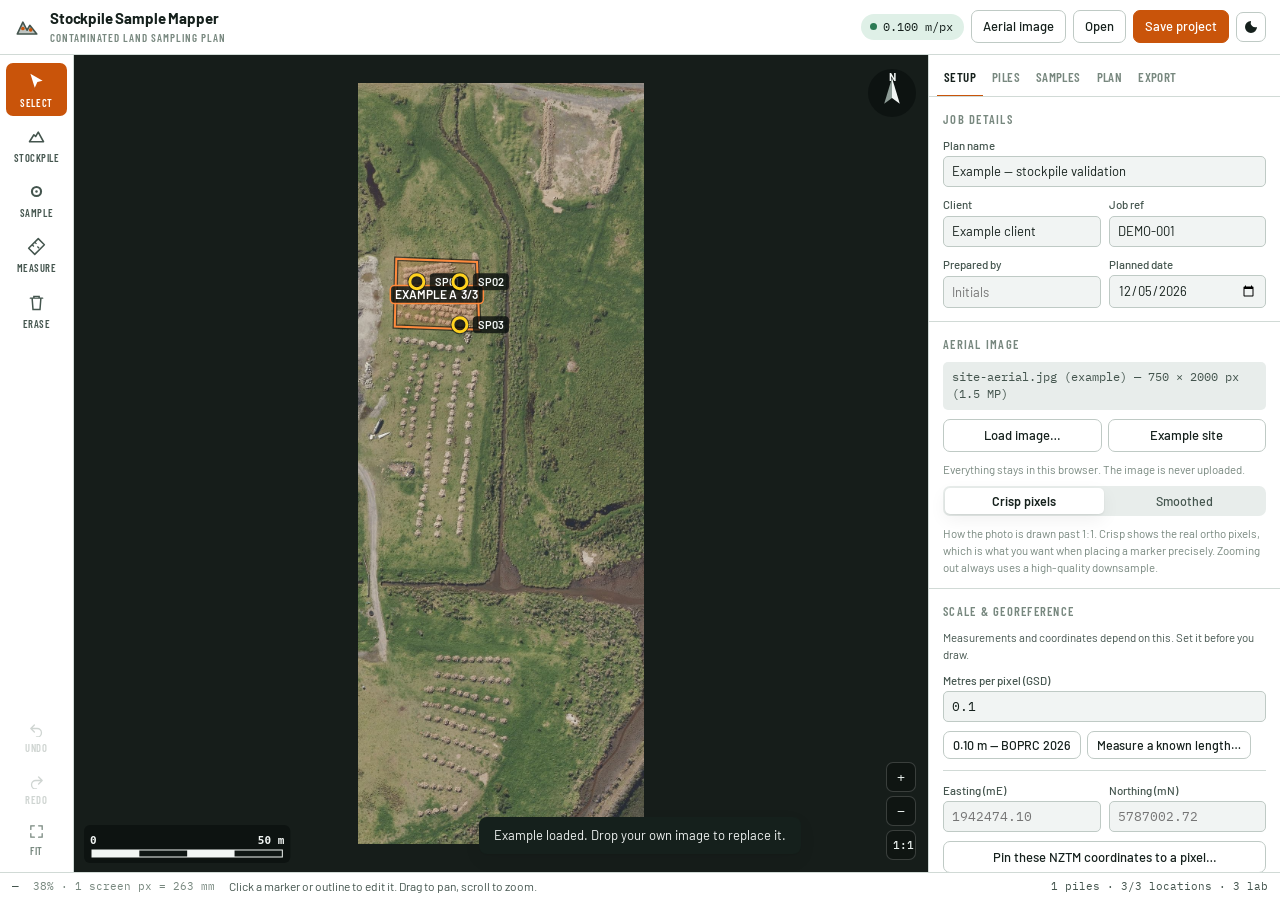
==== index.html @ c28506a9 "Render the aerial image at full resolution, and deploy to GitHub Pages Image quality:    * Decode dr" ====
<!doctype html>
<html lang="en-NZ">
<head>
<meta charset="utf-8">
<meta name="viewport" content="width=device-width, initial-scale=1, viewport-fit=cover">
<title>Stockpile Sample Mapper</title>
<meta name="description" content="Plan, count and export contaminated-land stockpile sampling locations on an aerial photo.">
<link rel="preconnect" href="https://fonts.googleapis.com">
<link rel="preconnect" href="https://fonts.gstatic.com" crossorigin>
<link rel="stylesheet" href="https://fonts.googleapis.com/css2?family=Barlow+Condensed:wght@500;600;700&family=Barlow:wght@400;500;600;700&family=IBM+Plex+Mono:wght@400;500;600&display=swap">
<link rel="stylesheet" href="css/app.css">
</head>
<body>
<div class="app">

  <header class="topbar">
    <div class="brand">
      <svg class="brand-mark" viewBox="0 0 24 24" aria-hidden="true">
        <path d="M3 18.5 8.2 7.5 12 15l2.6-4.5L21 18.5Z" fill="currentColor" opacity=".35"/>
        <path d="M3 18.5 8.2 7.5 12 15l2.6-4.5L21 18.5Z" fill="none" stroke="currentColor" stroke-width="1.5" stroke-linejoin="round"/>
        <circle cx="8.2" cy="13.4" r="1.7" fill="var(--accent)"/>
        <circle cx="15.4" cy="14.6" r="1.7" fill="var(--accent)"/>
      </svg>
      <span class="brand-text">
        <span class="brand-name">Stockpile Sample Mapper</span>
        <span class="brand-sub">Contaminated land sampling plan</span>
      </span>
    </div>

    <div class="topbar-actions">
      <button class="chip chip-scale" id="scaleChip" type="button" title="Image scale — click to set">
        <span class="chip-dot"></span><span id="scaleChipText">No scale set</span>
      </button>
      <button class="btn" id="btnImage" type="button">Aerial image</button>
      <button class="btn" id="btnOpen" type="button">Open</button>
      <button class="btn btn-primary" id="btnSave" type="button">Save project</button>
      <button class="btn btn-icon" id="btnTheme" type="button" title="Switch light / dark" aria-label="Switch light or dark theme">
        <svg viewBox="0 0 24 24" aria-hidden="true"><path d="M12 3a9 9 0 1 0 9 9 7 7 0 0 1-9-9Z" fill="currentColor"/></svg>
      </button>
    </div>
  </header>

  <div class="body">

    <nav class="rail" aria-label="Map tools">
      <button class="tool is-active" data-tool="select" type="button" title="Select and pan (V)">
        <svg viewBox="0 0 24 24" aria-hidden="true"><path d="m5 3 14 8-6 1.6L10 19Z" fill="currentColor"/></svg>
        <span>Select</span>
      </button>
      <button class="tool" data-tool="pile" type="button" title="Draw stockpile outline (P)">
        <svg viewBox="0 0 24 24" aria-hidden="true"><path d="M4 18h16L14 7l-3 5-2-2Z" fill="none" stroke="currentColor" stroke-width="1.8" stroke-linejoin="round"/></svg>
        <span>Stockpile</span>
      </button>
      <button class="tool" data-tool="sample" type="button" title="Place sample location (S)">
        <svg viewBox="0 0 24 24" aria-hidden="true"><circle cx="12" cy="12" r="5.2" fill="none" stroke="currentColor" stroke-width="2.4"/><circle cx="12" cy="12" r="1.4" fill="currentColor"/></svg>
        <span>Sample</span>
      </button>
      <button class="tool" data-tool="measure" type="button" title="Measure distance or area (M)">
        <svg viewBox="0 0 24 24" aria-hidden="true"><path d="M3 14 14 3l7 7L10 21Z" fill="none" stroke="currentColor" stroke-width="1.7" stroke-linejoin="round"/><path d="M7 10l2 2M10 7l2 2M13 12l2 2" stroke="currentColor" stroke-width="1.5"/></svg>
        <span>Measure</span>
      </button>
      <button class="tool" data-tool="erase" type="button" title="Delete by clicking (X)">
        <svg viewBox="0 0 24 24" aria-hidden="true"><path d="M5 7h14M9 7V5h6v2M7 7l1 13h8l1-13" fill="none" stroke="currentColor" stroke-width="1.7" stroke-linecap="round"/></svg>
        <span>Erase</span>
      </button>

      <div class="rail-gap"></div>

      <button class="tool tool-sm" id="btnUndo" type="button" title="Undo (Ctrl+Z)">
        <svg viewBox="0 0 24 24" aria-hidden="true"><path d="M9 7 4 12l5 5M4 12h9a6 6 0 0 1 0 12h-1" fill="none" stroke="currentColor" stroke-width="1.8" stroke-linecap="round" stroke-linejoin="round"/></svg>
        <span>Undo</span>
      </button>
      <button class="tool tool-sm" id="btnRedo" type="button" title="Redo (Ctrl+Shift+Z)">
        <svg viewBox="0 0 24 24" aria-hidden="true"><path d="m15 7 5 5-5 5M20 12h-9a6 6 0 0 0 0 12h1" fill="none" stroke="currentColor" stroke-width="1.8" stroke-linecap="round" stroke-linejoin="round"/></svg>
        <span>Redo</span>
      </button>
      <button class="tool tool-sm" id="btnFit" type="button" title="Zoom to fit (F)">
        <svg viewBox="0 0 24 24" aria-hidden="true"><path d="M4 9V4h5M20 9V4h-5M4 15v5h5M20 15v5h-5" fill="none" stroke="currentColor" stroke-width="1.8" stroke-linecap="round"/></svg>
        <span>Fit</span>
      </button>
    </nav>

    <main class="stage" id="stage">
      <canvas id="map"></canvas>

      <div class="dropzone" id="dropzone" hidden>
        <div class="dropzone-card">
          <strong>Drop the aerial image</strong>
          <span>JPG, PNG or WebP — with its world file if you have one</span>
        </div>
      </div>

      <div class="hud hud-tl" id="hudTool" hidden></div>

      <div class="zoomctl">
        <button class="zbtn" id="btnZoomIn" type="button" aria-label="Zoom in">+</button>
        <button class="zbtn" id="btnZoomOut" type="button" aria-label="Zoom out">−</button>
        <button class="zbtn zbtn-label" id="btnZoom11" type="button" title="Actual image pixels (100%)">1:1</button>
      </div>
    </main>

    <aside class="panel" id="panel">
      <button class="panel-handle" id="panelHandle" type="button" aria-label="Expand or collapse the panel"></button>

      <div class="tabs" role="tablist">
        <button class="tab is-active" data-tab="setup" role="tab" type="button">Setup</button>
        <button class="tab" data-tab="piles" role="tab" type="button">Piles</button>
        <button class="tab" data-tab="samples" role="tab" type="button">Samples</button>
        <button class="tab" data-tab="plan" role="tab" type="button">Plan</button>
        <button class="tab" data-tab="export" role="tab" type="button">Export</button>
      </div>

      <div class="panes">

        <!-- ============ SETUP ============ -->
        <section class="pane is-active" data-pane="setup">
          <div class="group">
            <h3 class="group-title">Job details</h3>
            <label class="field"><span>Plan name</span><input id="fName" type="text" placeholder="Stockpile validation sampling"></label>
            <div class="field-row">
              <label class="field"><span>Client</span><input id="fClient" type="text" placeholder="Client name"></label>
              <label class="field"><span>Job ref</span><input id="fJobRef" type="text" placeholder="J12345"></label>
            </div>
            <div class="field-row">
              <label class="field"><span>Prepared by</span><input id="fBy" type="text" placeholder="Initials"></label>
              <label class="field"><span>Planned date</span><input id="fDate" type="date"></label>
            </div>
          </div>

          <div class="group">
            <h3 class="group-title">Aerial image</h3>
            <div class="imgstat" id="imgStat">No image loaded</div>
            <div class="btn-row">
              <button class="btn btn-block" id="btnImage2" type="button">Load image…</button>
              <button class="btn btn-block" id="btnSample" type="button">Example site</button>
            </div>
            <p class="hint">Everything stays in this browser. The image is never uploaded.</p>
            <div class="seg seg-wide" id="interpMode" role="group" aria-label="Rendering past 1:1">
              <button class="seg-btn is-active" data-interp="crisp" type="button">Crisp pixels</button>
              <button class="seg-btn" data-interp="smooth" type="button">Smoothed</button>
            </div>
            <p class="hint">How the photo is drawn past 1:1. Crisp shows the real ortho pixels, which is
              what you want when placing a marker precisely. Zooming out always uses a high-quality
              downsample.</p>
          </div>

          <div class="group">
            <h3 class="group-title">Scale &amp; georeference</h3>
            <p class="hint hint-lead">Measurements and coordinates depend on this. Set it before you draw.</p>

            <label class="field"><span>Metres per pixel (GSD)</span>
              <input id="fMppx" type="number" step="0.0001" min="0.0001" placeholder="0.1000">
            </label>
            <div class="btn-row">
              <button class="btn btn-sm" id="btnGsd10" type="button">0.10 m — BOPRC 2026</button>
              <button class="btn btn-sm" id="btnCalibrate" type="button">Measure a known length…</button>
            </div>

            <div class="divider"></div>

            <div class="field-row">
              <label class="field"><span>Easting (mE)</span><input id="fAnchorE" type="number" step="0.01" placeholder="1942474.10"></label>
              <label class="field"><span>Northing (mN)</span><input id="fAnchorN" type="number" step="0.01" placeholder="5787002.72"></label>
            </div>
            <button class="btn btn-block" id="btnAnchor" type="button">Pin these NZTM coordinates to a pixel…</button>
            <p class="hint">Read the coordinates of a recognisable feature off your GIS, then click that
              feature on the photo. Assumes the image is north-up.</p>

            <div class="divider"></div>

            <button class="btn btn-block" id="btnWorld" type="button">Load world file (.jgw / .pgw / .tfw)…</button>
            <p class="hint">Exact georeferencing, including rotation. Must match this image at its
              original pixel size — a resized crop will not line up.</p>

            <div class="georef-state" id="georefState"></div>
          </div>
        </section>

        <!-- ============ PILES ============ -->
        <section class="pane" data-pane="piles">
          <div class="group">
            <div class="group-head">
              <h3 class="group-title">Stockpiles <span class="count-badge" id="countPiles">0</span></h3>
              <button class="btn btn-sm" id="btnAddPile" type="button">Draw new</button>
            </div>
            <div class="list" id="pileList"></div>
          </div>
          <div class="group" id="pileEditor" hidden></div>
        </section>

        <!-- ============ SAMPLES ============ -->
        <section class="pane" data-pane="samples">
          <div class="group">
            <div class="group-head">
              <h3 class="group-title">Sample locations <span class="count-badge" id="countSamples">0</span></h3>
              <button class="btn btn-sm" id="btnRecode" type="button" title="Renumber every location in map order">Renumber</button>
            </div>
            <div class="seg" id="sampleFilter" role="group" aria-label="Filter samples">
              <button class="seg-btn is-active" data-filter="all" type="button">All</button>
              <button class="seg-btn" data-filter="planned" type="button">Planned</button>
              <button class="seg-btn" data-filter="collected" type="button">Collected</button>
              <button class="seg-btn" data-filter="qa" type="button">QA</button>
            </div>
            <div class="list list-tall" id="sampleList"></div>
          </div>
          <div class="group" id="sampleEditor" hidden></div>
        </section>

        <!-- ============ PLAN ============ -->
        <section class="pane" data-pane="plan">
          <div class="group">
            <h3 class="group-title">Sampling density</h3>
            <p class="hint hint-lead">Set this from the waste acceptance criteria or guidance that governs
              the job. The rule you choose is printed on every export.</p>
            <div class="seg seg-wide" id="ruleMode" role="group" aria-label="Density rule">
              <button class="seg-btn is-active" data-mode="rate" type="button">Per volume</button>
              <button class="seg-btn" data-mode="banded" type="button">Banded</button>
              <button class="seg-btn" data-mode="fixed" type="button">Fixed</button>
            </div>

            <div id="ruleRate" class="rule-body">
              <div class="field-row">
                <label class="field"><span>1 location per</span>
                  <span class="input-suffix"><input id="fPerCubic" type="number" min="1" step="1"><i>m³</i></span></label>
                <label class="field"><span>Minimum per pile</span><input id="fMinPer" type="number" min="1" step="1"></label>
              </div>
              <div class="btn-row">
                <button class="btn btn-sm" data-preset="100" type="button">1 / 100 m³</button>
                <button class="btn btn-sm" data-preset="250" type="button">1 / 250 m³</button>
                <button class="btn btn-sm" data-preset="500" type="button">1 / 500 m³</button>
              </div>
            </div>

            <div id="ruleBanded" class="rule-body" hidden>
              <table class="bands"><thead><tr><th>Volume up to</th><th>Locations</th><th></th></tr></thead>
                <tbody id="bandRows"></tbody></table>
              <div class="btn-row">
                <button class="btn btn-sm" id="btnAddBand" type="button">Add band</button>
              </div>
              <label class="field"><span>Above the last band, add 1 location per</span>
                <span class="input-suffix"><input id="fPerExtra" type="number" min="1" step="1"><i>m³</i></span></label>
            </div>

            <div id="ruleFixed" class="rule-body" hidden>
              <label class="field"><span>Locations per stockpile</span><input id="fFixed" type="number" min="1" step="1"></label>
            </div>

            <div class="rule-readout" id="ruleReadout"></div>
          </div>

          <div class="group">
            <h3 class="group-title">QA/QC</h3>
            <div class="field-row">
              <label class="field"><span>Field duplicate every</span><input id="fDupEvery" type="number" min="0" step="1"></label>
              <label class="field"><span>Inter-lab split every</span><input id="fSplitEvery" type="number" min="0" step="1"></label>
            </div>
            <label class="field"><span>Field blanks</span><input id="fBlanks" type="number" min="0" step="1"></label>
            <p class="hint">Duplicates are co-located with a primary sample, so they add laboratory
              samples but not locations. 0 turns a requirement off.</p>
          </div>

          <div class="group">
            <h3 class="group-title">Location IDs</h3>
            <div class="field-row">
              <label class="field"><span>Prefix</span><input id="fPrefix" type="text" maxlength="8"></label>
              <label class="field"><span>Digits</span><input id="fPad" type="number" min="1" max="4" step="1"></label>
            </div>
            <div class="seg seg-wide" id="idScope" role="group" aria-label="Numbering">
              <button class="seg-btn is-active" data-scope="site" type="button">Across the site</button>
              <button class="seg-btn" data-scope="pile" type="button">Within each pile</button>
            </div>
          </div>

          <div class="group">
            <h3 class="group-title">Plan summary</h3>
            <div class="summary" id="summary"></div>
            <div class="shortfall" id="shortfall"></div>
          </div>
        </section>

        <!-- ============ EXPORT ============ -->
        <section class="pane" data-pane="export">
          <div class="group">
            <h3 class="group-title">Field &amp; laboratory</h3>
            <div class="export-row">
              <div><strong>Sample schedule</strong><span>One row per location, with coordinates</span></div>
              <div class="btn-row"><button class="btn btn-sm" data-export="samples-csv" type="button">CSV</button>
                <button class="btn btn-sm btn-ghost" data-copy="samples-csv" type="button">Copy</button></div>
            </div>
            <div class="export-row">
              <div><strong>Stockpile register</strong><span>Volumes, required counts, shortfalls</span></div>
              <div class="btn-row"><button class="btn btn-sm" data-export="piles-csv" type="button">CSV</button>
                <button class="btn btn-sm btn-ghost" data-copy="piles-csv" type="button">Copy</button></div>
            </div>
          </div>

          <div class="group">
            <h3 class="group-title">GIS &amp; navigation</h3>
            <div class="export-row">
              <div><strong>GeoJSON</strong><span>Points and outlines for QGIS or ArcGIS</span></div>
              <div class="btn-row"><button class="btn btn-sm" data-export="geojson" type="button">Save</button>
                <button class="btn btn-sm btn-ghost" data-copy="geojson" type="button">Copy</button></div>
            </div>
            <div class="export-row">
              <div><strong>KML</strong><span>Waypoints for a handheld GPS or Google Earth</span></div>
              <div class="btn-row"><button class="btn btn-sm" data-export="kml" type="button">Save</button>
                <button class="btn btn-sm btn-ghost" data-copy="kml" type="button">Copy</button></div>
            </div>
            <p class="hint" id="gisHint"></p>
          </div>

          <div class="group">
            <h3 class="group-title">Report figure</h3>
            <label class="field"><span>Width</span>
              <select id="fFigW">
                <option value="1600">1600 px — screen</option>
                <option value="2400" selected>2400 px — A4 at 300 dpi</option>
                <option value="3600">3600 px — A3 at 300 dpi</option>
              </select></label>
            <button class="btn btn-block btn-primary" data-export="figure" type="button">Save annotated figure (PNG)</button>
            <p class="hint">Drawn with a title block, legend, scale bar and north arrow, ready for an appendix.</p>
          </div>

          <div class="group">
            <h3 class="group-title">Project file</h3>
            <div class="btn-row">
              <button class="btn btn-block" data-export="project" type="button">Save .json</button>
              <button class="btn btn-block" id="btnOpen2" type="button">Open .json</button>
            </div>
            <p class="hint">Holds the whole plan. The aerial image is kept separately in this browser —
              reload it if you open the project elsewhere.</p>
            <div class="divider"></div>
            <button class="btn btn-block btn-danger" id="btnReset" type="button">Start a new plan</button>
          </div>
        </section>

      </div>
    </aside>
  </div>

  <footer class="statusbar">
    <span class="st st-coord" id="stCoord">—</span>
    <span class="st" id="stZoom">—</span>
    <span class="st st-grow" id="stHint">Load an aerial image to begin</span>
    <span class="st st-tally" id="stTally">—</span>
  </footer>
</div>

<div class="toast" id="toast" hidden></div>

<input type="file" id="fileImage" accept="image/*" hidden>
<input type="file" id="fileProject" accept=".json,application/json" hidden>
<input type="file" id="fileWorld" accept=".jgw,.pgw,.tfw,.wld,.txt" hidden>

<script src="js/geo.js"></script>
<script src="js/geometry.js"></script>
<script src="js/plan.js"></script>
<script src="js/store.js"></script>
<script src="js/render.js"></script>
<script src="js/export.js"></script>
<script src="js/app.js"></script>
</body>
</html>
---- css/app.css ----
/* Stockpile Sample Mapper — a field instrument, not a document.
 * Cool green-biased neutrals so the aerial imagery reads true, one hi-vis
 * survey orange for the live control, and semantic colour kept separate for
 * "enough samples / short / over". */

:root {
  --ground: #F1F4F3;
  --surface: #FFFFFF;
  --surface-2: #E8EDEB;
  --surface-3: #DDE4E1;
  --ink: #15201C;
  --ink-2: #44554E;
  --ink-3: #78887F;
  --line: #D1DAD6;
  --line-2: #BFCAC5;

  --accent: #C9540A;
  --accent-hi: #E2620C;
  --accent-on: #FFFFFF;
  --accent-soft: #FBEADC;

  --ok: #2C7A54;
  --ok-soft: #DFF0E7;
  --warn: #9C6300;
  --warn-soft: #FAEED6;
  --crit: #A8241D;
  --crit-soft: #F8E2E0;

  --canvas: #161D1A;
  --shadow: 0 1px 2px rgba(11,20,17,.07), 0 6px 18px rgba(11,20,17,.06);

  --rail: 74px;
  --panel-w: 352px;
  --r: 7px;

  color-scheme: light;
}

@media (prefers-color-scheme: dark) {
  :root:not([data-theme="light"]) {
    --ground: #0D1311;
    --surface: #151E1B;
    --surface-2: #1D2825;
    --surface-3: #263330;
    --ink: #E6EDEA;
    --ink-2: #A5B5AF;
    --ink-3: #74847D;
    --line: #293733;
    --line-2: #364643;

    --accent: #FF8330;
    --accent-hi: #FF9650;
    --accent-on: #1A0D04;
    --accent-soft: #33200F;

    --ok: #56B183;
    --ok-soft: #14291F;
    --warn: #D9A02E;
    --warn-soft: #2B2210;
    --crit: #E8756B;
    --crit-soft: #2E1614;

    --shadow: 0 1px 2px rgba(0,0,0,.4), 0 8px 22px rgba(0,0,0,.34);
    color-scheme: dark;
  }
}

:root[data-theme="dark"] {
  --ground: #0D1311;
  --surface: #151E1B;
  --surface-2: #1D2825;
  --surface-3: #263330;
  --ink: #E6EDEA;
  --ink-2: #A5B5AF;
  --ink-3: #74847D;
  --line: #293733;
  --line-2: #364643;

  --accent: #FF8330;
  --accent-hi: #FF9650;
  --accent-on: #1A0D04;
  --accent-soft: #33200F;

  --ok: #56B183;
  --ok-soft: #14291F;
  --warn: #D9A02E;
  --warn-soft: #2B2210;
  --crit: #E8756B;
  --crit-soft: #2E1614;

  --shadow: 0 1px 2px rgba(0,0,0,.4), 0 8px 22px rgba(0,0,0,.34);
  color-scheme: dark;
}

*, *::before, *::after { box-sizing: border-box; }

/* Several blocks below set `display`, which would otherwise beat the browser's
 * own [hidden] rule and leave hidden panels stacked over the map. */
[hidden] { display: none !important; }

html { height: 100%; box-sizing: border-box; }

body {
  height: 100%;
  margin: 0;
  overflow: hidden;
  background: var(--ground);
  color: var(--ink);
  font: 400 14px/1.45 Barlow, system-ui, -apple-system, "Segoe UI", sans-serif;
  -webkit-font-smoothing: antialiased;
}

button, input, select, textarea { font: inherit; color: inherit; }

:focus-visible {
  outline: 2px solid var(--accent-hi);
  outline-offset: 2px;
  border-radius: 3px;
}

@media (prefers-reduced-motion: reduce) {
  * { transition: none !important; animation: none !important; }
}

.app {
  height: 100%;
  display: grid;
  grid-template-rows: auto minmax(0, 1fr) auto;
}

/* ---------- Top bar ---------- */
.topbar {
  display: flex;
  align-items: center;
  justify-content: space-between;
  gap: 16px;
  padding: 8px 14px;
  background: var(--surface);
  border-bottom: 1px solid var(--line);
  min-height: 52px;
}

.brand { display: flex; align-items: center; gap: 10px; min-width: 0; }
.brand-mark { width: 26px; height: 26px; color: var(--ink-2); flex: none; }
.brand-text { display: flex; flex-direction: column; min-width: 0; }
.brand-name {
  font-weight: 700; font-size: 15px; letter-spacing: -.01em;
  white-space: nowrap; overflow: hidden; text-overflow: ellipsis;
}
.brand-sub {
  font-family: "Barlow Condensed", Barlow, sans-serif;
  font-weight: 600; font-size: 11px; letter-spacing: .09em;
  text-transform: uppercase; color: var(--ink-3);
  white-space: nowrap; overflow: hidden; text-overflow: ellipsis;
}

.topbar-actions { display: flex; align-items: center; gap: 7px; flex-wrap: wrap; justify-content: flex-end; }

/* ---------- Buttons ---------- */
.btn {
  appearance: none;
  border: 1px solid var(--line-2);
  background: var(--surface);
  color: var(--ink);
  padding: 6px 11px;
  border-radius: var(--r);
  font-weight: 500;
  font-size: 13px;
  cursor: pointer;
  white-space: nowrap;
  transition: background .12s, border-color .12s;
}
.btn:hover { background: var(--surface-2); border-color: var(--ink-3); }
.btn:active { background: var(--surface-3); }
.btn[disabled] { opacity: .45; cursor: not-allowed; }

.btn-primary { background: var(--accent); border-color: var(--accent); color: var(--accent-on); }
.btn-primary:hover { background: var(--accent-hi); border-color: var(--accent-hi); }
.btn-danger { color: var(--crit); border-color: var(--line-2); }
.btn-danger:hover { background: var(--crit-soft); border-color: var(--crit); }
.btn-ghost { background: transparent; border-color: transparent; color: var(--ink-2); }
.btn-ghost:hover { background: var(--surface-2); border-color: var(--line); }
.btn-sm { padding: 4px 9px; font-size: 12.5px; }
.btn-block { flex: 1; width: 100%; text-align: center; }
.btn-icon { padding: 6px; display: grid; place-items: center; }
.btn-icon svg { width: 16px; height: 16px; }

.btn-row { display: flex; gap: 6px; flex-wrap: wrap; }
.btn-row > .btn-block { min-width: 0; }

.chip {
  display: inline-flex; align-items: center; gap: 6px;
  padding: 4px 10px 4px 8px;
  border-radius: 999px;
  border: 1px solid var(--line-2);
  background: var(--surface-2);
  font-family: "IBM Plex Mono", ui-monospace, monospace;
  font-size: 11.5px;
  cursor: pointer;
  white-space: nowrap;
}
.chip-dot { width: 7px; height: 7px; border-radius: 50%; background: var(--warn); flex: none; }
.chip.is-set { background: var(--ok-soft); border-color: transparent; }
.chip.is-set .chip-dot { background: var(--ok); }

/* ---------- Body / rail ---------- */
.body {
  display: grid;
  grid-template-columns: var(--rail) minmax(0, 1fr) var(--panel-w);
  min-height: 0;
}

.rail {
  display: flex;
  flex-direction: column;
  gap: 2px;
  padding: 8px 6px;
  background: var(--surface);
  border-right: 1px solid var(--line);
  overflow: auto;
}
.rail-gap { flex: 1; min-height: 12px; }

.tool {
  appearance: none; border: 0; background: transparent; color: var(--ink-2);
  display: grid; justify-items: center; gap: 3px;
  padding: 8px 2px 6px;
  border-radius: var(--r);
  cursor: pointer;
  transition: background .12s, color .12s;
}
.tool svg { width: 21px; height: 21px; }
.tool span {
  font-family: "Barlow Condensed", Barlow, sans-serif;
  font-weight: 600; font-size: 10.5px; letter-spacing: .05em; text-transform: uppercase;
}
.tool:hover { background: var(--surface-2); color: var(--ink); }
.tool.is-active { background: var(--accent); color: var(--accent-on); }
.tool.is-active svg { color: currentColor; }
.tool-sm { color: var(--ink-3); }
.tool-sm svg { width: 17px; height: 17px; }
.tool[disabled] { opacity: .35; cursor: default; }
.tool[disabled]:hover { background: transparent; color: var(--ink-3); }

/* ---------- Stage ---------- */
.stage { position: relative; min-width: 0; background: var(--canvas); overflow: hidden; }
#map { position: absolute; inset: 0; width: 100%; height: 100%; display: block; touch-action: none; }

.dropzone {
  position: absolute; inset: 0;
  display: grid; place-items: center;
  background: rgba(22,29,26,.72);
  backdrop-filter: blur(2px);
  z-index: 3;
}
.dropzone-card {
  display: grid; gap: 4px; justify-items: center;
  padding: 26px 34px;
  border: 2px dashed rgba(255,255,255,.5);
  border-radius: 12px;
  color: #F2F6F4; text-align: center;
}
.dropzone-card strong { font-size: 17px; }
.dropzone-card span { font-size: 13px; color: #B9C6C1; }

.hud {
  position: absolute;
  z-index: 2;
  max-width: min(360px, calc(100% - 32px));
  padding: 7px 11px;
  border-radius: var(--r);
  background: rgba(14,20,18,.84);
  color: #EAF1EE;
  font-size: 12.5px;
  line-height: 1.4;
  pointer-events: none;
}
.hud-tl { top: 12px; left: 12px; }
.hud b { color: #FFB27A; font-weight: 600; }
.hud kbd {
  font-family: "IBM Plex Mono", monospace; font-size: 11px;
  background: rgba(255,255,255,.14); border-radius: 3px; padding: 1px 4px;
}

.zoomctl {
  position: absolute; right: 12px; bottom: 12px; z-index: 2;
  display: grid; gap: 4px;
}
.zbtn {
  width: 30px; height: 30px;
  display: grid; place-items: center;
  border-radius: var(--r);
  border: 1px solid rgba(255,255,255,.18);
  background: rgba(14,20,18,.82);
  color: #EAF1EE;
  font-size: 16px; line-height: 1; cursor: pointer;
}
.zbtn:hover { background: rgba(28,38,34,.92); }
.zbtn-label {
  font-family: "IBM Plex Mono", ui-monospace, monospace;
  font-size: 11px; font-weight: 500;
}

/* ---------- Panel ---------- */
.panel {
  background: var(--surface);
  border-left: 1px solid var(--line);
  display: grid;
  grid-template-rows: auto minmax(0, 1fr);
  min-height: 0;
}
.panel-handle { display: none; }

.tabs {
  display: flex;
  gap: 2px;
  padding: 7px 8px 0;
  border-bottom: 1px solid var(--line);
  overflow-x: auto;
  scrollbar-width: none;
}
.tabs::-webkit-scrollbar { display: none; }
.tab {
  appearance: none; border: 0; background: transparent;
  color: var(--ink-3);
  padding: 6px 7px 8px;
  border-bottom: 2px solid transparent;
  margin-bottom: -1px;
  font-family: "Barlow Condensed", Barlow, sans-serif;
  font-weight: 600; font-size: 13px; letter-spacing: .03em; text-transform: uppercase;
  cursor: pointer; white-space: nowrap;
}
.tab:hover { color: var(--ink); }
.tab.is-active { color: var(--ink); border-bottom-color: var(--accent); }
.count-badge {
  display: inline-block; min-width: 18px; padding: 0 5px;
  border-radius: 9px; background: var(--surface-3); color: var(--ink-2);
  font-family: "IBM Plex Mono", monospace; font-size: 10.5px; letter-spacing: 0;
  vertical-align: 1px;
}

.panes { overflow-y: auto; overscroll-behavior: contain; }
.pane { display: none; padding: 0 0 26px; }
.pane.is-active { display: block; }

.group { padding: 13px 14px; border-bottom: 1px solid var(--line); display: grid; gap: 9px; }
.group:last-child { border-bottom: 0; }
.group-head { display: flex; align-items: center; justify-content: space-between; gap: 8px; }
.group-title {
  margin: 0;
  font-family: "Barlow Condensed", Barlow, sans-serif;
  font-weight: 600; font-size: 12.5px; letter-spacing: .1em; text-transform: uppercase;
  color: var(--ink-3);
}

.field { display: grid; gap: 3px; min-width: 0; }
.field > span {
  font-size: 11.5px; font-weight: 500; color: var(--ink-2);
}
.field input, .field select, .field textarea {
  width: 100%;
  padding: 5px 8px;
  border: 1px solid var(--line-2);
  border-radius: 5px;
  background: var(--ground);
  color: var(--ink);
  font-size: 13px;
  min-width: 0;
}
.field input:focus, .field select:focus, .field textarea:focus {
  border-color: var(--accent); outline: none;
  background: var(--surface);
}
.field input[type="number"] { font-family: "IBM Plex Mono", ui-monospace, monospace; font-size: 12.5px; }
.field textarea { resize: vertical; min-height: 48px; }
.field-row { display: grid; grid-template-columns: 1fr 1fr; gap: 8px; }

.input-suffix { position: relative; display: block; }
.input-suffix i {
  position: absolute; right: 8px; top: 50%; transform: translateY(-50%);
  font-style: normal; font-size: 11.5px; color: var(--ink-3);
  font-family: "IBM Plex Mono", monospace; pointer-events: none;
}
.input-suffix input { padding-right: 30px; }

.hint { margin: 0; font-size: 11.5px; line-height: 1.45; color: var(--ink-3); }
.hint-lead { color: var(--ink-2); }
.divider { height: 1px; background: var(--line); margin: 2px 0; }

.seg { display: flex; background: var(--surface-2); border-radius: var(--r); padding: 2px; gap: 2px; }
.seg-wide .seg-btn { flex: 1; }
.seg-btn {
  appearance: none; border: 0; background: transparent; color: var(--ink-2);
  padding: 4px 10px; border-radius: 5px;
  font-size: 12.5px; font-weight: 500; cursor: pointer; white-space: nowrap;
}
.seg-btn:hover { color: var(--ink); }
.seg-btn.is-active { background: var(--surface); color: var(--ink); box-shadow: var(--shadow); font-weight: 600; }

.imgstat {
  font-family: "IBM Plex Mono", ui-monospace, monospace;
  font-size: 11.5px; color: var(--ink-2);
  padding: 7px 9px; background: var(--surface-2); border-radius: 5px;
  word-break: break-all;
}

.georef-state {
  padding: 8px 10px;
  border-radius: 5px;
  background: var(--surface-2);
  border-left: 3px solid var(--line-2);
  font-size: 12px; line-height: 1.5;
}
.georef-state.is-ok { background: var(--ok-soft); border-left-color: var(--ok); }
.georef-state.is-warn { background: var(--warn-soft); border-left-color: var(--warn); }
.georef-state code {
  font-family: "IBM Plex Mono", monospace; font-size: 11.5px;
}

/* ---------- Lists ---------- */
.list { display: grid; gap: 4px; max-height: 240px; overflow-y: auto; margin: 0 -2px; padding: 0 2px; }
.list-tall { max-height: 340px; }
.list-empty { font-size: 12px; color: var(--ink-3); padding: 10px 2px; }

.row {
  display: grid;
  grid-template-columns: auto minmax(0, 1fr) auto;
  align-items: center;
  gap: 8px;
  padding: 6px 8px;
  border: 1px solid var(--line);
  border-radius: 6px;
  background: var(--surface);
  cursor: pointer;
  text-align: left;
  width: 100%;
  appearance: none;
}
.row:hover { border-color: var(--ink-3); background: var(--surface-2); }
.row.is-active { border-color: var(--accent); background: var(--accent-soft); }
.row-swatch { width: 9px; height: 26px; border-radius: 3px; flex: none; }
.row-dot { width: 11px; height: 11px; border-radius: 50%; border: 2px solid; flex: none; }
.row-main { min-width: 0; display: grid; gap: 1px; }
.row-name {
  font-weight: 600; font-size: 13px;
  white-space: nowrap; overflow: hidden; text-overflow: ellipsis;
}
.row-meta {
  font-family: "IBM Plex Mono", ui-monospace, monospace;
  font-size: 10.5px; color: var(--ink-3);
  white-space: nowrap; overflow: hidden; text-overflow: ellipsis;
}
.row-tag {
  font-family: "IBM Plex Mono", monospace;
  font-size: 10.5px; font-weight: 500;
  padding: 2px 6px; border-radius: 999px;
  background: var(--surface-3); color: var(--ink-2);
  white-space: nowrap;
}
.row-tag.is-ok { background: var(--ok-soft); color: var(--ok); }
.row-tag.is-warn { background: var(--warn-soft); color: var(--warn); }
.row-tag.is-crit { background: var(--crit-soft); color: var(--crit); }

/* ---------- Bands table ---------- */
.bands { width: 100%; border-collapse: collapse; font-size: 12.5px; }
.bands th {
  text-align: left; font-weight: 600; font-size: 10.5px; letter-spacing: .06em;
  text-transform: uppercase; color: var(--ink-3); padding: 0 4px 4px 0;
}
.bands td { padding: 2px 4px 2px 0; }
.bands input {
  width: 100%; padding: 3px 6px;
  border: 1px solid var(--line-2); border-radius: 4px;
  background: var(--ground); color: var(--ink);
  font-family: "IBM Plex Mono", monospace; font-size: 12px;
}
.bands .x {
  appearance: none; border: 0; background: transparent; color: var(--ink-3);
  cursor: pointer; padding: 2px 4px; font-size: 15px; line-height: 1;
}
.bands .x:hover { color: var(--crit); }

.rule-readout {
  font-size: 12px; line-height: 1.45;
  padding: 8px 10px; border-radius: 5px;
  background: var(--accent-soft); color: var(--ink);
  border-left: 3px solid var(--accent);
}

/* ---------- Summary ---------- */
.summary { display: grid; grid-template-columns: repeat(2, minmax(0, 1fr)); gap: 7px; }
.stat {
  padding: 8px 10px;
  background: var(--surface-2);
  border-radius: 6px;
  display: grid; gap: 1px;
}
.stat-k {
  font-family: "Barlow Condensed", Barlow, sans-serif;
  font-weight: 600; font-size: 10.5px; letter-spacing: .08em;
  text-transform: uppercase; color: var(--ink-3);
}
.stat-v {
  font-family: "IBM Plex Mono", ui-monospace, monospace;
  font-size: 16px; font-weight: 500; font-variant-numeric: tabular-nums;
  letter-spacing: -.02em;
}
.stat-sub { font-size: 11px; color: var(--ink-3); }
.stat.is-wide { grid-column: 1 / -1; }
.stat.is-ok .stat-v { color: var(--ok); }
.stat.is-warn .stat-v { color: var(--warn); }
.stat.is-crit .stat-v { color: var(--crit); }

.shortfall { display: grid; gap: 4px; }
.short-row {
  display: flex; align-items: center; justify-content: space-between; gap: 8px;
  padding: 5px 9px; border-radius: 5px;
  background: var(--warn-soft);
  font-size: 12.5px;
}
.short-row b { font-family: "IBM Plex Mono", monospace; color: var(--warn); }
.short-ok {
  padding: 8px 10px; border-radius: 5px;
  background: var(--ok-soft); color: var(--ok);
  font-size: 12.5px; font-weight: 500;
}

/* ---------- Export rows ---------- */
.export-row {
  display: flex; align-items: center; justify-content: space-between; gap: 10px;
  padding: 7px 0; border-bottom: 1px dashed var(--line);
}
.export-row:last-of-type { border-bottom: 0; }
.export-row strong { display: block; font-size: 13px; font-weight: 600; }
.export-row span { display: block; font-size: 11.5px; color: var(--ink-3); }

/* ---------- Status bar ---------- */
.statusbar {
  display: flex; align-items: center; gap: 14px;
  padding: 4px 12px;
  background: var(--surface);
  border-top: 1px solid var(--line);
  font-family: "IBM Plex Mono", ui-monospace, monospace;
  font-size: 11px;
  color: var(--ink-3);
  min-height: 28px;
  overflow: hidden;
}
.st { white-space: nowrap; }
.st-grow {
  flex: 1; min-width: 0;
  overflow: hidden; text-overflow: ellipsis;
  font-family: Barlow, sans-serif; font-size: 12px;
  color: var(--ink-2);
}
.st-coord { color: var(--ink-2); }
.st-tally { color: var(--ink-2); }

/* ---------- Toast ---------- */
.toast {
  position: fixed;
  left: 50%; transform: translateX(-50%);
  bottom: calc(46px + env(safe-area-inset-bottom, 0px));
  z-index: 20;
  max-width: min(440px, calc(100vw - 32px));
  padding: 9px 15px;
  border-radius: 8px;
  background: var(--ink);
  color: var(--ground);
  font-size: 13px;
  box-shadow: var(--shadow);
}
.toast.is-err { background: var(--crit); color: #fff; }

/* ---------- Narrow screens ---------- */
@media (max-width: 1000px) {
  :root { --panel-w: 300px; --rail: 62px; }
  .tool span { font-size: 9.5px; }
}

@media (max-width: 820px) {
  /* minmax(0, ...) so a wide toolbar can never widen the whole page. */
  .body { grid-template-columns: minmax(0, 1fr); grid-template-rows: auto minmax(0, 1fr); }

  .rail {
    grid-row: 1;
    flex-direction: row;
    flex-wrap: wrap;
    border-right: 0;
    border-bottom: 1px solid var(--line);
    padding: 5px 8px;
    gap: 4px;
  }
  .rail-gap { min-height: 0; min-width: 6px; }
  .tool { padding: 5px 9px; }

  .stage { grid-row: 2; }

  .panel {
    position: fixed;
    left: 0; right: 0;
    bottom: 0;
    z-index: 12;
    height: min(62vh, 480px);
    border-left: 0;
    border-top: 1px solid var(--line);
    border-radius: 13px 13px 0 0;
    box-shadow: 0 -6px 26px rgba(8,14,12,.22);
    grid-template-rows: auto auto minmax(0, 1fr);
    transform: translateY(calc(100% - 78px));
    transition: transform .2s ease;
    padding-bottom: env(safe-area-inset-bottom, 0px);
  }
  .panel.is-open { transform: translateY(0); }
  .panel-handle {
    display: block;
    width: 100%; height: 22px;
    border: 0; background: transparent; cursor: pointer;
    position: relative;
  }
  .panel-handle::after {
    content: "";
    position: absolute; left: 50%; top: 9px;
    width: 38px; height: 4px; margin-left: -19px;
    border-radius: 3px; background: var(--line-2);
  }
  .statusbar { display: none; }
  .toast { bottom: calc(88px + env(safe-area-inset-bottom, 0px)); }
  .topbar { padding: 7px 12px; }
  .brand-sub { display: none; }
}

@media (max-width: 560px) {
  /* Eight labelled buttons do not fit a phone. Icons only, tooltips retained. */
  .tool span { display: none; }
  .tool { padding: 7px 8px; }
  .tool svg { width: 20px; height: 20px; }
  .rail { justify-content: space-between; }
}

@media (max-width: 520px) {
  .topbar-actions .btn { padding: 5px 8px; font-size: 12px; }
  .field-row { grid-template-columns: 1fr; }
  .summary { grid-template-columns: 1fr; }
  .brand-name { font-size: 14px; }
}
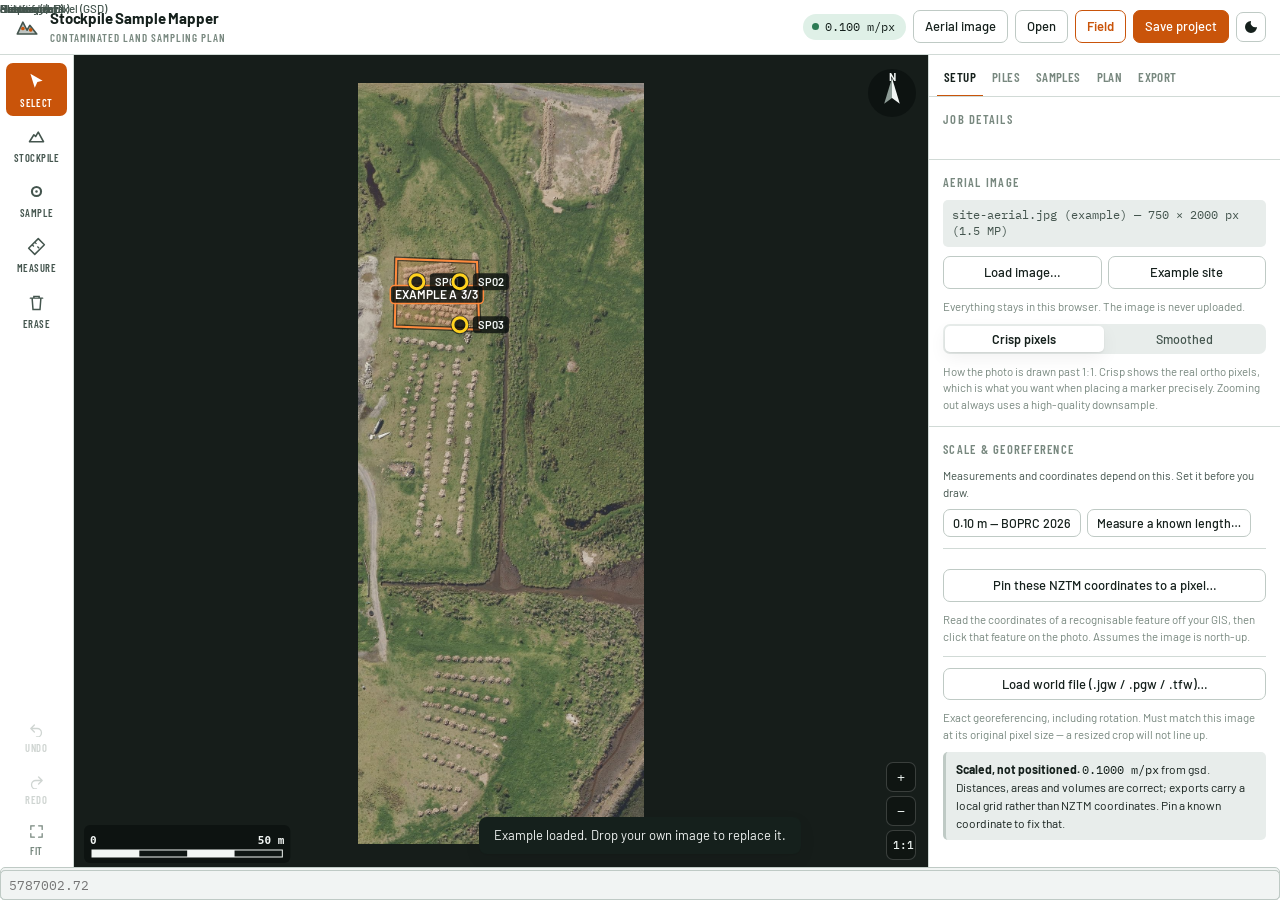
==== commit eff3d09b: "Add field mode: GPS navigation, live rate, and on-site plan edits Planning happens at a desk; collec" ====
--- a/index.html
+++ b/index.html
@@ -9,6 +9,12 @@
 <link rel="preconnect" href="https://fonts.gstatic.com" crossorigin>
 <link rel="stylesheet" href="https://fonts.googleapis.com/css2?family=Barlow+Condensed:wght@500;600;700&family=Barlow:wght@400;500;600;700&family=IBM+Plex+Mono:wght@400;500;600&display=swap">
 <link rel="stylesheet" href="css/app.css">
+<link rel="manifest" href="manifest.webmanifest">
+<meta name="theme-color" content="#15201C">
+<meta name="mobile-web-app-capable" content="yes">
+<meta name="apple-mobile-web-app-capable" content="yes">
+<meta name="apple-mobile-web-app-status-bar-style" content="black-translucent">
+<meta name="apple-mobile-web-app-title" content="Sample Mapper">
 </head>
 <body>
 <div class="app">
@@ -33,6 +39,7 @@
       </button>
       <button class="btn" id="btnImage" type="button">Aerial image</button>
       <button class="btn" id="btnOpen" type="button">Open</button>
+      <button class="btn btn-field" id="btnField" type="button" title="On-site collection mode">Field</button>
       <button class="btn btn-primary" id="btnSave" type="button">Save project</button>
       <button class="btn btn-icon" id="btnTheme" type="button" title="Switch light / dark" aria-label="Switch light or dark theme">
         <svg viewBox="0 0 24 24" aria-hidden="true"><path d="M12 3a9 9 0 1 0 9 9 7 7 0 0 1-9-9Z" fill="currentColor"/></svg>
@@ -193,12 +200,13 @@
           <div class="group">
             <div class="group-head">
               <h3 class="group-title">Sample locations <span class="count-badge" id="countSamples">0</span></h3>
-              <button class="btn btn-sm" id="btnRecode" type="button" title="Renumber every location in map order">Renumber</button>
+              <button class="btn btn-sm" id="btnRecode" type="button" title="Renumber in map order — IDs you typed yourself are kept">Renumber</button>
             </div>
             <div class="seg" id="sampleFilter" role="group" aria-label="Filter samples">
               <button class="seg-btn is-active" data-filter="all" type="button">All</button>
               <button class="seg-btn" data-filter="planned" type="button">Planned</button>
               <button class="seg-btn" data-filter="collected" type="button">Collected</button>
+              <button class="seg-btn" data-filter="skipped" type="button">Skipped</button>
               <button class="seg-btn" data-filter="qa" type="button">QA</button>
             </div>
             <div class="list list-tall" id="sampleList"></div>
@@ -260,14 +268,45 @@
           </div>
 
           <div class="group">
-            <h3 class="group-title">Location IDs</h3>
-            <div class="field-row">
-              <label class="field"><span>Prefix</span><input id="fPrefix" type="text" maxlength="8"></label>
-              <label class="field"><span>Digits</span><input id="fPad" type="number" min="1" max="4" step="1"></label>
-            </div>
-            <div class="seg seg-wide" id="idScope" role="group" aria-label="Numbering">
-              <button class="seg-btn is-active" data-scope="site" type="button">Across the site</button>
-              <button class="seg-btn" data-scope="pile" type="button">Within each pile</button>
+            <h3 class="group-title">Naming</h3>
+
+            <label class="field"><span>Numbering order</span>
+              <select id="fNamingOrder">
+                <option value="northSouth">Top to bottom — north to south on a north-up photo</option>
+                <option value="westEast">Left to right — west to east</option>
+                <option value="created">The order I drew them</option>
+              </select>
+            </label>
+            <p class="hint">Applies to renumbering stockpiles and to the automatic sample IDs.
+              Pick <em>the order I drew them</em> to switch position-based numbering off entirely.</p>
+
+            <div class="divider"></div>
+
+            <div class="subgroup">
+              <span class="sub-title">Stockpiles &amp; windrows</span>
+              <div class="field-trio">
+                <label class="field"><span>Prefix</span><input id="fPilePrefix" type="text" maxlength="14" placeholder="WR"></label>
+                <label class="field"><span>Digits</span><input id="fPilePad" type="number" min="1" max="4" step="1"></label>
+                <label class="field"><span>Start at</span><input id="fPileStart" type="number" min="0" step="1"></label>
+              </div>
+              <div class="preview" id="pilePreview"></div>
+              <button class="btn btn-sm btn-block" id="btnRenumberPiles" type="button">Renumber stockpiles</button>
+              <p class="hint" id="pileOrderHint"></p>
+            </div>
+
+            <div class="divider"></div>
+
+            <div class="subgroup">
+              <span class="sub-title">Sample locations</span>
+              <div class="field-row">
+                <label class="field"><span>Prefix</span><input id="fPrefix" type="text" maxlength="8"></label>
+                <label class="field"><span>Digits</span><input id="fPad" type="number" min="1" max="4" step="1"></label>
+              </div>
+              <div class="seg seg-wide" id="idScope" role="group" aria-label="Numbering">
+                <button class="seg-btn is-active" data-scope="site" type="button">Across the site</button>
+                <button class="seg-btn" data-scope="pile" type="button">Within each pile</button>
+              </div>
+              <div class="preview" id="samplePreview"></div>
             </div>
           </div>
 
@@ -286,6 +325,11 @@
               <div><strong>Sample schedule</strong><span>One row per location, with coordinates</span></div>
               <div class="btn-row"><button class="btn btn-sm" data-export="samples-csv" type="button">CSV</button>
                 <button class="btn btn-sm btn-ghost" data-copy="samples-csv" type="button">Copy</button></div>
+            </div>
+            <div class="export-row">
+              <div><strong>Increment locations</strong><span>Every spot to visit, for composite samples</span></div>
+              <div class="btn-row"><button class="btn btn-sm" data-export="increments-csv" type="button">CSV</button>
+                <button class="btn btn-sm btn-ghost" data-copy="increments-csv" type="button">Copy</button></div>
             </div>
             <div class="export-row">
               <div><strong>Stockpile register</strong><span>Volumes, required counts, shortfalls</span></div>
@@ -338,6 +382,54 @@
     </aside>
   </div>
 
+  <!-- ============ FIELD MODE ============ -->
+  <div class="field" id="fieldUI" hidden>
+    <header class="field-top">
+      <button class="fbtn fbtn-exit" id="fieldExit" type="button">Exit</button>
+      <div class="fprog">
+        <div class="fprog-bar"><span id="fpFill"></span></div>
+        <div class="fprog-row">
+          <b id="fpDone">0/0</b>
+          <span id="fpLeft">— left</span>
+          <span id="fpRate">—/hr</span>
+          <span id="fpEta">—</span>
+        </div>
+      </div>
+      <button class="fbtn fbtn-icon is-on" id="fieldFollow" type="button" aria-label="Follow my position">
+        <svg viewBox="0 0 24 24" aria-hidden="true"><circle cx="12" cy="12" r="4" fill="currentColor"/>
+          <circle cx="12" cy="12" r="8.4" fill="none" stroke="currentColor" stroke-width="1.7"/>
+          <path d="M12 1.2v3M12 19.8v3M1.2 12h3M19.8 12h3" stroke="currentColor" stroke-width="1.7" stroke-linecap="round"/></svg>
+      </button>
+    </header>
+
+    <div class="navcard" id="navCard">
+      <svg class="navarrow" id="navArrow" viewBox="0 0 40 40" aria-hidden="true">
+        <path d="M20 2.5 33.5 36 20 28.2 6.5 36Z" fill="currentColor"/>
+      </svg>
+      <div class="navtext">
+        <b id="navTarget">—</b>
+        <span id="navSub">—</span>
+      </div>
+      <div class="navdist">
+        <b id="navDist">—</b>
+        <small id="navSrc">—</small>
+      </div>
+    </div>
+
+    <div class="field-foot">
+      <div class="field-bar">
+        <button class="fbtn fbtn-warn" id="fieldSkip" type="button">No access</button>
+        <button class="fbtn fbtn-done" id="fieldDone" type="button">Collected</button>
+        <button class="fbtn fbtn-ghost" id="fieldNext" type="button">Next</button>
+      </div>
+      <div class="field-bar field-bar-sec">
+        <button class="fbtn fbtn-sm" id="fieldMove" type="button">Move here</button>
+        <button class="fbtn fbtn-sm" id="fieldAdd" type="button">Add here</button>
+        <button class="fbtn fbtn-sm" id="fieldCompass" type="button">Compass</button>
+      </div>
+    </div>
+  </div>
+
   <footer class="statusbar">
     <span class="st st-coord" id="stCoord">—</span>
     <span class="st" id="stZoom">—</span>
@@ -358,6 +450,7 @@
 <script src="js/store.js"></script>
 <script src="js/render.js"></script>
 <script src="js/export.js"></script>
+<script src="js/field.js"></script>
 <script src="js/app.js"></script>
 </body>
 </html>
--- a/css/app.css
+++ b/css/app.css
@@ -424,7 +424,7 @@
 
 .row {
   display: grid;
-  grid-template-columns: auto minmax(0, 1fr) auto;
+  grid-template-columns: auto minmax(0, 1fr) auto auto;
   align-items: center;
   gap: 8px;
   padding: 6px 8px;
@@ -461,6 +461,24 @@
 .row-tag.is-warn { background: var(--warn-soft); color: var(--warn); }
 .row-tag.is-crit { background: var(--crit-soft); color: var(--crit); }
 
+.row-edit {
+  appearance: none; border: 0; background: transparent;
+  color: var(--ink-3);
+  padding: 4px; margin: -4px -2px -4px 0;
+  border-radius: 5px; cursor: pointer;
+  display: grid; place-items: center;
+  opacity: .55;
+  transition: opacity .12s, background .12s, color .12s;
+}
+.row-edit svg { width: 14px; height: 14px; display: block; }
+.row:hover .row-edit { opacity: 1; }
+.row-edit:hover { background: var(--surface-3); color: var(--ink); opacity: 1; }
+.row-edit:focus-visible { opacity: 1; }
+.row.is-active .row-edit { opacity: 1; color: var(--accent); }
+
+/* Marks an ID the user typed, which survives Renumber. */
+.row-pin { color: var(--accent); font-size: 15px; line-height: 1; margin-left: 4px; }
+
 /* ---------- Bands table ---------- */
 .bands { width: 100%; border-collapse: collapse; font-size: 12.5px; }
 .bands th {
@@ -479,6 +497,24 @@
   cursor: pointer; padding: 2px 4px; font-size: 15px; line-height: 1;
 }
 .bands .x:hover { color: var(--crit); }
+
+.subgroup { display: grid; gap: 8px; }
+.sub-title {
+  font-size: 12px; font-weight: 600; color: var(--ink-2);
+}
+.field-trio { display: grid; grid-template-columns: 1.4fr 1fr 1fr; gap: 8px; }
+
+.preview {
+  font-family: "IBM Plex Mono", ui-monospace, monospace;
+  font-size: 12px;
+  padding: 6px 9px;
+  border-radius: 5px;
+  background: var(--surface-2);
+  color: var(--ink-2);
+  overflow-x: auto;
+  white-space: nowrap;
+}
+.preview b { color: var(--ink); font-weight: 500; }
 
 .rule-readout {
   font-size: 12px; line-height: 1.45;
@@ -641,6 +677,190 @@
 @media (max-width: 520px) {
   .topbar-actions .btn { padding: 5px 8px; font-size: 12px; }
   .field-row { grid-template-columns: 1fr; }
+  .field-trio { grid-template-columns: 1fr 1fr; }
   .summary { grid-template-columns: 1fr; }
   .brand-name { font-size: 14px; }
 }
+
+/* ============================================================
+   Field mode — read at arm's length, in sun, with one thumb.
+   Deliberately dark in both themes: the map is dark, and dark
+   chrome keeps the photo the brightest thing on screen.
+   ============================================================ */
+
+:root[data-mode="field"] .topbar,
+:root[data-mode="field"] .rail,
+:root[data-mode="field"] .panel,
+:root[data-mode="field"] .statusbar { display: none !important; }
+
+/* Take the map out of the planning grid entirely rather than trying to make
+   that grid behave with every other row hidden: in field mode it simply owns
+   the viewport, with the overlay above it. */
+:root[data-mode="field"] .stage {
+  position: fixed;
+  inset: 0;
+  z-index: 1;
+}
+:root[data-mode="field"] .zoomctl { bottom: 188px; }
+:root[data-mode="field"] .hud { display: none; }
+
+.field {
+  --f-ink: #F2F6F4;
+  --f-dim: #9EAFA9;
+  --f-panel: rgba(13, 19, 17, .93);
+  --f-line: rgba(255, 255, 255, .13);
+  --f-gps: #38BDF8;
+  --f-done: #34C77B;
+  --f-warn: #F0A63C;
+
+  position: fixed;
+  inset: 0;
+  z-index: 30;
+  display: flex;
+  flex-direction: column;
+  justify-content: space-between;
+  pointer-events: none;
+  padding-top: env(safe-area-inset-top, 0px);
+  padding-bottom: env(safe-area-inset-bottom, 0px);
+  font-family: Barlow, system-ui, sans-serif;
+}
+.field > * { pointer-events: auto; }
+
+/* --- progress strip --- */
+.field-top {
+  display: flex;
+  align-items: center;
+  gap: 10px;
+  padding: 8px 10px;
+  background: var(--f-panel);
+  border-bottom: 1px solid var(--f-line);
+  backdrop-filter: blur(8px);
+}
+
+.fprog { flex: 1; min-width: 0; display: grid; gap: 5px; }
+.fprog-bar {
+  height: 7px;
+  border-radius: 4px;
+  background: rgba(255, 255, 255, .14);
+  overflow: hidden;
+}
+.fprog-bar span {
+  display: block;
+  height: 100%;
+  width: 0%;
+  border-radius: 4px;
+  background: linear-gradient(90deg, var(--f-done), #6FE0A6);
+  transition: width .35s ease;
+}
+.fprog-row {
+  display: flex;
+  align-items: baseline;
+  flex-wrap: wrap;            /* two short lines beat one clipped one */
+  gap: 1px 10px;
+  font-family: "IBM Plex Mono", ui-monospace, monospace;
+  font-size: 12px;
+  color: var(--f-dim);
+}
+.fprog-row b {
+  font-size: 15px;
+  color: var(--f-ink);
+  font-variant-numeric: tabular-nums;
+}
+.fprog-row span { white-space: nowrap; }
+#fpRate { color: var(--f-done); }
+
+/* --- navigation card --- */
+.navcard {
+  align-self: flex-start;
+  margin: 0 10px 10px;
+  display: flex;
+  align-items: center;
+  gap: 12px;
+  padding: 10px 14px 10px 11px;
+  border-radius: 14px;
+  background: var(--f-panel);
+  border: 1px solid var(--f-line);
+  box-shadow: 0 8px 28px rgba(0, 0, 0, .4);
+  backdrop-filter: blur(8px);
+  max-width: min(420px, calc(100% - 20px));
+}
+.navcard.is-close { border-color: var(--f-done); box-shadow: 0 0 0 2px rgba(52, 199, 123, .35); }
+
+.navarrow {
+  width: 42px; height: 42px;
+  flex: none;
+  color: var(--f-gps);
+  transition: transform .25s ease-out;
+  filter: drop-shadow(0 1px 3px rgba(0, 0, 0, .5));
+}
+.navarrow.is-idle { color: #55655F; }
+
+.navtext { min-width: 0; display: grid; gap: 1px; flex: 1; }
+.navtext b {
+  font-size: 17px; font-weight: 700; color: var(--f-ink);
+  white-space: nowrap; overflow: hidden; text-overflow: ellipsis;
+}
+.navtext span {
+  font-size: 11.5px; color: var(--f-dim);
+  white-space: nowrap; overflow: hidden; text-overflow: ellipsis;
+}
+
+.navdist { text-align: right; flex: none; display: grid; gap: 1px; }
+.navdist b {
+  font-family: "IBM Plex Mono", ui-monospace, monospace;
+  font-size: 19px; font-weight: 600; color: var(--f-ink);
+  font-variant-numeric: tabular-nums;
+}
+.navdist small { font-size: 10.5px; color: var(--f-dim); white-space: nowrap; }
+
+/* --- action bars --- */
+.field-foot {
+  background: var(--f-panel);
+  border-top: 1px solid var(--f-line);
+  backdrop-filter: blur(8px);
+  padding: 9px 10px calc(9px + env(safe-area-inset-bottom, 0px));
+  display: grid;
+  gap: 7px;
+}
+.field-bar { display: flex; gap: 7px; }
+.field-bar > .fbtn { flex: 1; }
+
+.fbtn {
+  appearance: none;
+  border: 1px solid var(--f-line);
+  background: rgba(255, 255, 255, .07);
+  color: var(--f-ink);
+  min-height: 54px;
+  padding: 0 14px;
+  border-radius: 11px;
+  font-size: 16px;
+  font-weight: 600;
+  cursor: pointer;
+  display: grid;
+  place-items: center;
+  white-space: nowrap;
+  -webkit-tap-highlight-color: transparent;
+}
+.fbtn:active { transform: scale(.975); }
+
+.fbtn-done { background: var(--f-done); border-color: var(--f-done); color: #062615; flex: 1.7 !important; font-size: 17px; }
+.fbtn-warn { color: var(--f-warn); }
+.fbtn-ghost { color: var(--f-dim); }
+.fbtn-sm { min-height: 42px; font-size: 13.5px; font-weight: 500; color: var(--f-dim); }
+.fbtn-exit { min-height: 40px; padding: 0 12px; font-size: 14px; flex: none; }
+.fbtn-icon { min-height: 40px; width: 44px; padding: 0; flex: none; color: var(--f-dim); }
+.fbtn-icon svg { width: 19px; height: 19px; }
+.fbtn-icon.is-on { color: var(--f-gps); background: rgba(56, 189, 248, .16); border-color: rgba(56, 189, 248, .4); }
+
+.field-bar-sec .fbtn { background: transparent; }
+
+/* The Field entry button in the normal top bar. */
+.btn-field { border-color: var(--accent); color: var(--accent); font-weight: 600; }
+.btn-field:hover { background: var(--accent-soft); }
+
+@media (max-width: 420px) {
+  .navdist b { font-size: 17px; }
+  .navtext b { font-size: 15.5px; }
+  .fbtn { font-size: 15px; min-height: 50px; }
+  .fbtn-done { font-size: 16px; }
+}
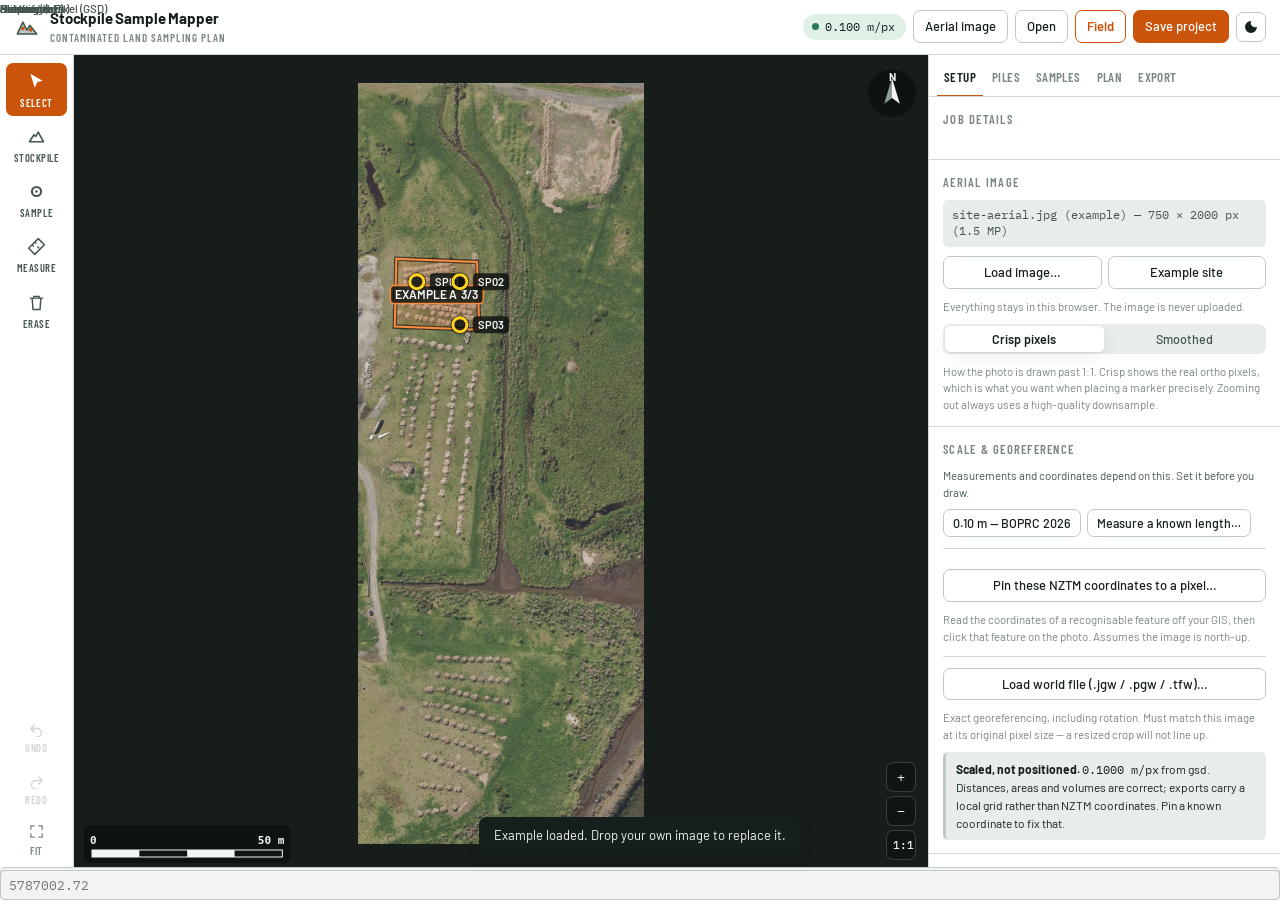
==== commit 074bb252: "Stop the offline cache pinning the app to an old build The service worker added with field mode was " ====
--- a/index.html
+++ b/index.html
@@ -181,6 +181,10 @@
 
             <div class="georef-state" id="georefState"></div>
           </div>
+
+          <div class="group">
+            <p class="hint" id="buildStamp"></p>
+          </div>
         </section>
 
         <!-- ============ PILES ============ -->
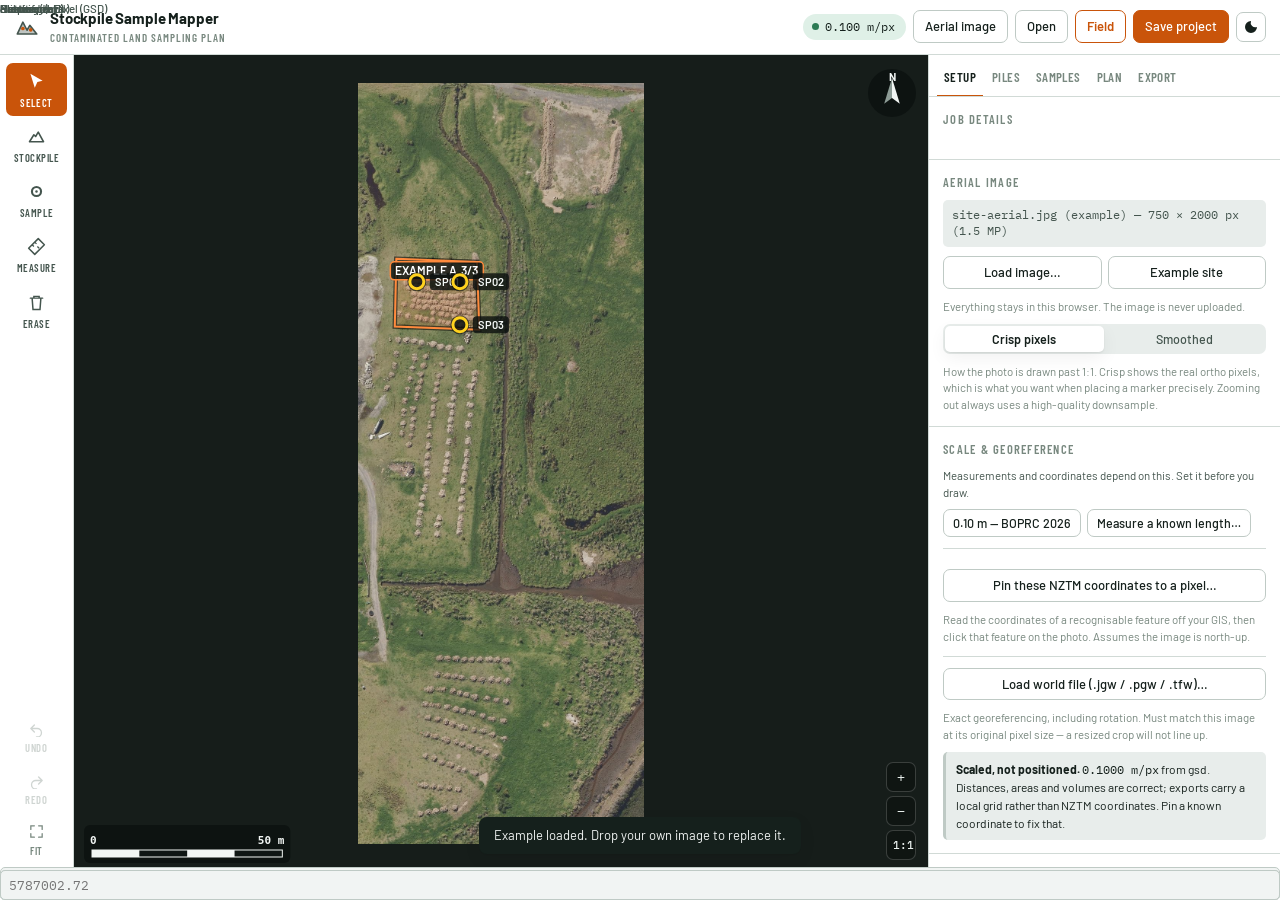
==== commit af8f14ac: "Add un-collect, session-aware rate, and a paper/PDF layout Un-collect: the field button now reads th" ====
--- a/index.html
+++ b/index.html
@@ -370,6 +370,30 @@
           </div>
 
           <div class="group">
+            <h3 class="group-title">Print / PDF</h3>
+            <div class="field-row">
+              <label class="field"><span>Paper</span><select id="pPaper">
+                <option value="a4">A4</option><option value="a3">A3</option></select></label>
+              <label class="field"><span>Orientation</span><select id="pOrient">
+                <option value="auto">Auto</option>
+                <option value="landscape">Landscape</option><option value="portrait">Portrait</option></select></label>
+            </div>
+            <label class="field"><span>Scale</span><select id="pScale">
+              <option value="fit">Fit the whole plan to one sheet</option>
+              <option value="1000">1:1000</option>
+              <option value="500">1:500</option>
+              <option value="250">1:250</option>
+              <option value="100">1:100</option>
+            </select></label>
+            <label class="check"><input type="checkbox" id="pOverview" checked><span>Sheet index when it splits</span></label>
+            <label class="check"><input type="checkbox" id="pSchedule" checked><span>Sample schedule table</span></label>
+            <div class="preview" id="pReadout"></div>
+            <button class="btn btn-block btn-primary" id="btnPrint" type="button">Print / Save as PDF</button>
+            <p class="hint">Pick <em>Save as PDF</em> as the destination in the print dialogue. Set the same
+              paper size and orientation there, and turn margins off — each sheet already carries its own.</p>
+          </div>
+
+          <div class="group">
             <h3 class="group-title">Project file</h3>
             <div class="btn-row">
               <button class="btn btn-block" data-export="project" type="button">Save .json</button>
@@ -444,6 +468,9 @@
 
 <div class="toast" id="toast" hidden></div>
 
+<style id="printPageStyle"></style>
+<div class="printdoc" id="printDoc"></div>
+
 <input type="file" id="fileImage" accept="image/*" hidden>
 <input type="file" id="fileProject" accept=".json,application/json" hidden>
 <input type="file" id="fileWorld" accept=".jgw,.pgw,.tfw,.wld,.txt" hidden>
@@ -455,6 +482,7 @@
 <script src="js/render.js"></script>
 <script src="js/export.js"></script>
 <script src="js/field.js"></script>
+<script src="js/print.js"></script>
 <script src="js/app.js"></script>
 </body>
 </html>
--- a/css/app.css
+++ b/css/app.css
@@ -844,6 +844,8 @@
 .fbtn:active { transform: scale(.975); }
 
 .fbtn-done { background: var(--f-done); border-color: var(--f-done); color: #062615; flex: 1.7 !important; font-size: 17px; }
+.fbtn-done.is-undo { background: transparent; border-color: var(--f-line); color: var(--f-ink); }
+.fbtn[disabled] { opacity: .4; }
 .fbtn-warn { color: var(--f-warn); }
 .fbtn-ghost { color: var(--f-dim); }
 .fbtn-sm { min-height: 42px; font-size: 13.5px; font-weight: 500; color: var(--f-dim); }
@@ -864,3 +866,133 @@
   .fbtn { font-size: 15px; min-height: 50px; }
   .fbtn-done { font-size: 16px; }
 }
+
+/* ---------- Checkbox rows ---------- */
+.check {
+  display: flex; align-items: center; gap: 8px;
+  font-size: 12.5px; color: var(--ink-2); cursor: pointer;
+}
+.check input { width: 15px; height: 15px; accent-color: var(--accent); flex: none; margin: 0; }
+
+/* ============================================================
+   Paper. Hidden on screen; the print sheet below is the whole
+   document once the browser switches media.
+   ============================================================ */
+.printdoc { display: none; }
+
+@media print {
+  html, body {
+    height: auto;
+    overflow: visible;
+    background: #FFFFFF;
+    color: #16211D;
+  }
+  body > .app,
+  body > .field,
+  body > .toast,
+  body > input { display: none !important; }
+
+  .printdoc { display: block !important; }
+
+  .sheet {
+    page-break-after: always;
+    break-after: page;
+    background: #FFFFFF;
+    color: #16211D;
+    font-family: Barlow, system-ui, sans-serif;
+    box-sizing: border-box;
+  }
+  .sheet:not(.sheet-text) { overflow: hidden; }
+  .sheet-text { height: auto !important; }
+  .sheet:last-child { page-break-after: auto; break-after: auto; }
+
+  .sheet-inner {
+    height: 100%;
+    display: flex;
+    flex-direction: column;
+    box-sizing: border-box;
+  }
+  /* object-fit rather than max-height: a percentage height against an
+     auto-sized grid row is indefinite, so max-height never bound and a tall
+     plan overflowed its box and lost its bottom sheet. */
+  .sheet-map { flex: none; overflow: hidden; }
+  .sheet-map img {
+    width: 100%; height: 100%;
+    object-fit: contain; object-position: center;
+    display: block;
+  }
+
+  /* --- title block --- */
+  .pl-block {
+    display: grid;
+    grid-template-columns: 1.9fr 1fr 1fr 0.95fr;
+    grid-template-rows: 1fr auto;
+    gap: 0 5mm;
+    border-top: 0.6mm solid #16211D;
+    padding-top: 2.2mm;
+    margin-top: 2.6mm;
+    box-sizing: border-box;
+  }
+  .pl-eyebrow {
+    font-family: "Barlow Condensed", Barlow, sans-serif;
+    font-size: 7pt; font-weight: 600; letter-spacing: .09em;
+    text-transform: uppercase; color: #5A6B64;
+  }
+  .pl-id h1 {
+    font-size: 14pt; font-weight: 700; margin: .4mm 0 0;
+    letter-spacing: -.01em; line-height: 1.1;
+  }
+  .pl-sub {
+    font-size: 8.5pt; color: #3E4D47; margin-top: .6mm;
+    overflow-wrap: normal; word-break: keep-all;
+  }
+  .pl-caption { font-size: 7.5pt; color: #5A6B64; margin-top: .8mm; }
+
+  .pl-cols { margin: 0; display: grid; gap: 1mm; align-content: start; }
+  .pl-pair dt {
+    font-family: "Barlow Condensed", Barlow, sans-serif;
+    font-size: 6.4pt; font-weight: 600; letter-spacing: .07em;
+    text-transform: uppercase; color: #6B7D76;
+  }
+  .pl-pair dd {
+    margin: 0; font-size: 8pt; line-height: 1.15;
+    font-family: "IBM Plex Mono", ui-monospace, monospace;
+  }
+
+  .pl-side { text-align: right; }
+  .pl-sheet { font-size: 10.5pt; font-weight: 700; }
+  .pl-legend {
+    margin-top: 1.6mm; display: flex; flex-wrap: wrap;
+    gap: 1mm 3mm; justify-content: flex-end; font-size: 7.5pt;
+  }
+  .pl-key i {
+    width: 2.6mm; height: 2.6mm; border-radius: 50%;
+    display: inline-block; border: .2mm solid #1B2523;
+    margin-right: 1mm; vertical-align: -.3mm;
+  }
+
+  .pl-basis {
+    grid-column: 1 / -1;
+    font-size: 7pt; color: #5A6B64;
+    border-top: .2mm solid #CFD8D4;
+    padding-top: 1.1mm; margin-top: 1.6mm;
+  }
+
+  /* --- schedule sheet --- */
+  .pl-h2 { font-size: 13pt; font-weight: 700; margin: 0 0 3.5mm; }
+  .pl-table { width: 100%; border-collapse: collapse; font-size: 8pt; }
+  .pl-table th {
+    text-align: left; padding: 1.2mm .9mm;
+    border-bottom: .4mm solid #16211D;
+    font-family: "Barlow Condensed", Barlow, sans-serif;
+    font-size: 7.5pt; font-weight: 600; letter-spacing: .06em; text-transform: uppercase;
+  }
+  .pl-table td {
+    padding: 1mm .9mm; border-bottom: .15mm solid #D2DAD6;
+    font-family: "IBM Plex Mono", ui-monospace, monospace;
+  }
+  .pl-table tr { page-break-inside: avoid; break-inside: avoid; }
+  .pl-table thead { display: table-header-group; }
+  .pl-tick { width: 20mm; }
+  .pl-table td.pl-tick { border-bottom: .15mm solid #8D9C96; }
+}
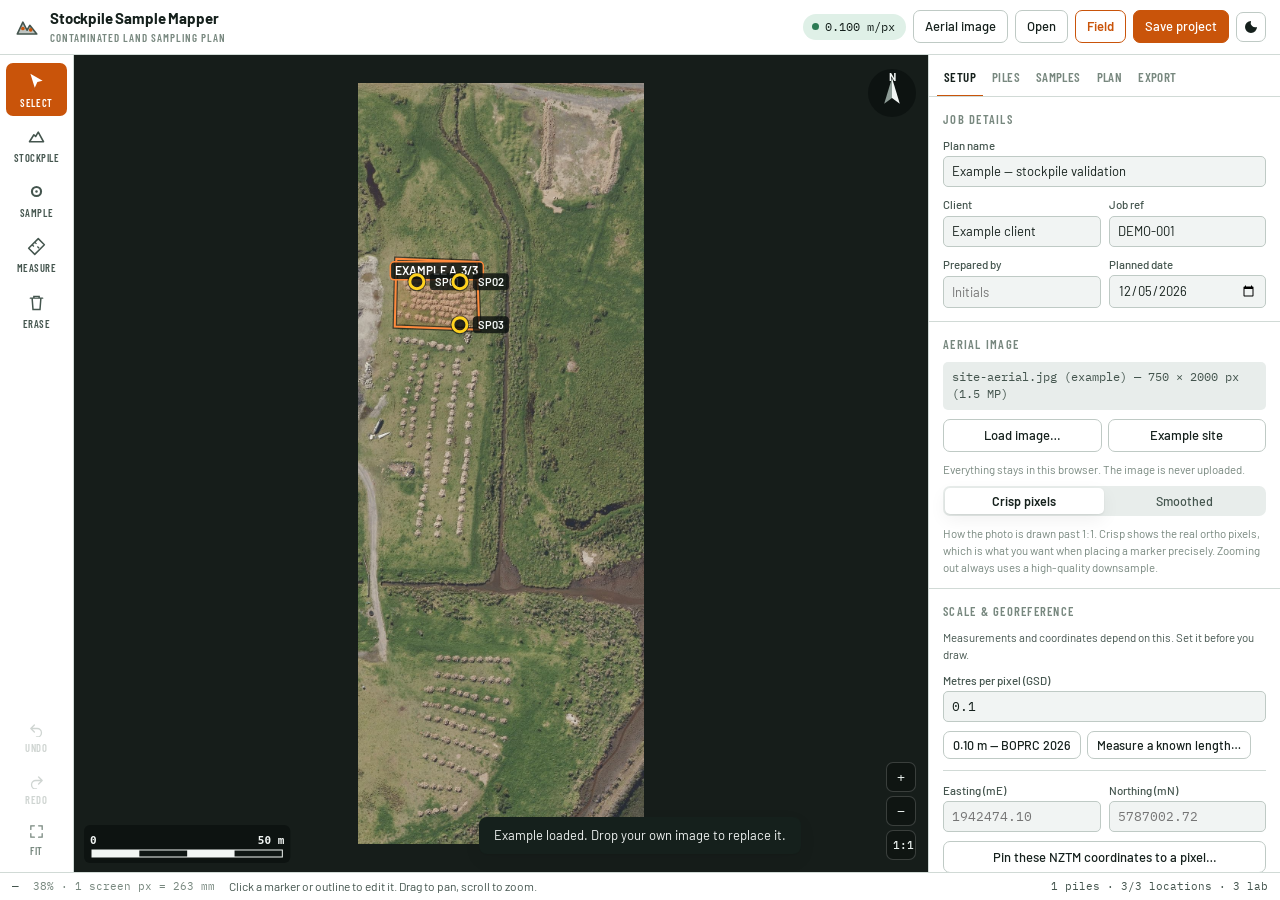
==== commit c8e8c195: "Write the PDF in the app, and position the sheets on the map "Create PDF" now produces the file dire" ====
--- a/index.html
+++ b/index.html
@@ -388,9 +388,14 @@
             <label class="check"><input type="checkbox" id="pOverview" checked><span>Sheet index when it splits</span></label>
             <label class="check"><input type="checkbox" id="pSchedule" checked><span>Sample schedule table</span></label>
             <div class="preview" id="pReadout"></div>
-            <button class="btn btn-block btn-primary" id="btnPrint" type="button">Print / Save as PDF</button>
-            <p class="hint">Pick <em>Save as PDF</em> as the destination in the print dialogue. Set the same
-              paper size and orientation there, and turn margins off — each sheet already carries its own.</p>
+            <div class="btn-row">
+              <button class="btn btn-block btn-primary" id="btnPdf" type="button">Create PDF</button>
+              <button class="btn btn-block" id="btnLayout" type="button">Position sheets…</button>
+            </div>
+            <button class="btn btn-block btn-sm" id="btnPrint" type="button">Send to printer instead</button>
+            <p class="hint"><strong>Create PDF</strong> writes the file straight out — nothing goes through the
+              print dialogue. <strong>Position sheets</strong> opens the plan with the sheet grid on it so you can
+              slide the split off a stockpile and drop sheets you do not need.</p>
           </div>
 
           <div class="group">
@@ -410,8 +415,40 @@
     </aside>
   </div>
 
+  <!-- ============ SHEET LAYOUT MODE ============ -->
+  <div class="fieldmode layoutui" id="layoutUI" hidden>
+    <header class="field-top">
+      <button class="fbtn fbtn-exit" id="loExit" type="button">Done</button>
+      <div class="fprog">
+        <div class="fprog-row">
+          <b id="loSheets">—</b>
+          <span id="loScaleText">—</span>
+          <span class="lo-tip">Drag a sheet to shift the split · tap one to leave it out</span>
+        </div>
+      </div>
+    </header>
+
+    <div class="field-foot">
+      <div class="field-bar field-bar-sec">
+        <select class="fsel" id="loPaper" aria-label="Paper size">
+          <option value="a4">A4</option><option value="a3">A3</option></select>
+        <select class="fsel" id="loOrient" aria-label="Orientation">
+          <option value="auto">Auto</option><option value="landscape">Landscape</option>
+          <option value="portrait">Portrait</option></select>
+        <select class="fsel" id="loScale" aria-label="Scale">
+          <option value="fit">Fit one sheet</option>
+          <option value="1000">1:1000</option><option value="500">1:500</option>
+          <option value="250">1:250</option><option value="100">1:100</option></select>
+      </div>
+      <div class="field-bar">
+        <button class="fbtn fbtn-ghost" id="loCentre" type="button">Centre grid</button>
+        <button class="fbtn fbtn-done" id="loPdf" type="button">Create PDF</button>
+      </div>
+    </div>
+  </div>
+
   <!-- ============ FIELD MODE ============ -->
-  <div class="field" id="fieldUI" hidden>
+  <div class="fieldmode" id="fieldUI" hidden>
     <header class="field-top">
       <button class="fbtn fbtn-exit" id="fieldExit" type="button">Exit</button>
       <div class="fprog">
@@ -482,6 +519,7 @@
 <script src="js/render.js"></script>
 <script src="js/export.js"></script>
 <script src="js/field.js"></script>
+<script src="js/pdf.js"></script>
 <script src="js/print.js"></script>
 <script src="js/app.js"></script>
 </body>
--- a/css/app.css
+++ b/css/app.css
@@ -704,7 +704,9 @@
 :root[data-mode="field"] .zoomctl { bottom: 188px; }
 :root[data-mode="field"] .hud { display: none; }
 
-.field {
+/* Named apart from .field, the form-field wrapper: the two collided, and
+   `.field select` was styling this overlay's dropdowns as panel inputs. */
+.fieldmode {
   --f-ink: #F2F6F4;
   --f-dim: #9EAFA9;
   --f-panel: rgba(13, 19, 17, .93);
@@ -724,7 +726,7 @@
   padding-bottom: env(safe-area-inset-bottom, 0px);
   font-family: Barlow, system-ui, sans-serif;
 }
-.field > * { pointer-events: auto; }
+.fieldmode > * { pointer-events: auto; }
 
 /* --- progress strip --- */
 .field-top {
@@ -888,7 +890,7 @@
     color: #16211D;
   }
   body > .app,
-  body > .field,
+  body > .fieldmode,
   body > .toast,
   body > input { display: none !important; }
 
@@ -996,3 +998,45 @@
   .pl-tick { width: 20mm; }
   .pl-table td.pl-tick { border-bottom: .15mm solid #8D9C96; }
 }
+
+/* ---------- Sheet layout mode ---------- */
+:root[data-mode="layout"] .topbar,
+:root[data-mode="layout"] .rail,
+:root[data-mode="layout"] .panel,
+:root[data-mode="layout"] .statusbar { display: none !important; }
+
+:root[data-mode="layout"] .stage {
+  position: fixed;
+  inset: 0;
+  z-index: 1;
+}
+:root[data-mode="layout"] .zoomctl { bottom: 176px; }
+:root[data-mode="layout"] .hud { display: none; }
+
+.lo-tip { color: var(--f-dim); }
+
+.fsel {
+  flex: 1;
+  appearance: none;
+  -webkit-appearance: none;
+  background-image: url("data:image/svg+xml;charset=utf-8,%3Csvg xmlns='http://www.w3.org/2000/svg' viewBox='0 0 12 8'%3E%3Cpath d='M1 1.5 6 6.5l5-5' fill='none' stroke='%239EAFA9' stroke-width='1.6' stroke-linecap='round' stroke-linejoin='round'/%3E%3C/svg%3E");
+  background-repeat: no-repeat;
+  background-position: right 10px center;
+  background-size: 11px 7px;
+  padding-right: 28px;
+  min-height: 42px;
+  padding: 0 10px;
+  border-radius: 10px;
+  border: 1px solid var(--f-line);
+  background: rgba(255, 255, 255, .07);
+  color: var(--f-ink);
+  font-size: 14px;
+  font-weight: 500;
+  min-width: 0;
+}
+.fsel option { background: #16201D; color: #F2F6F4; }
+
+@media (max-width: 420px) {
+  .lo-tip { display: none; }
+  .fsel { font-size: 13px; min-height: 40px; }
+}
